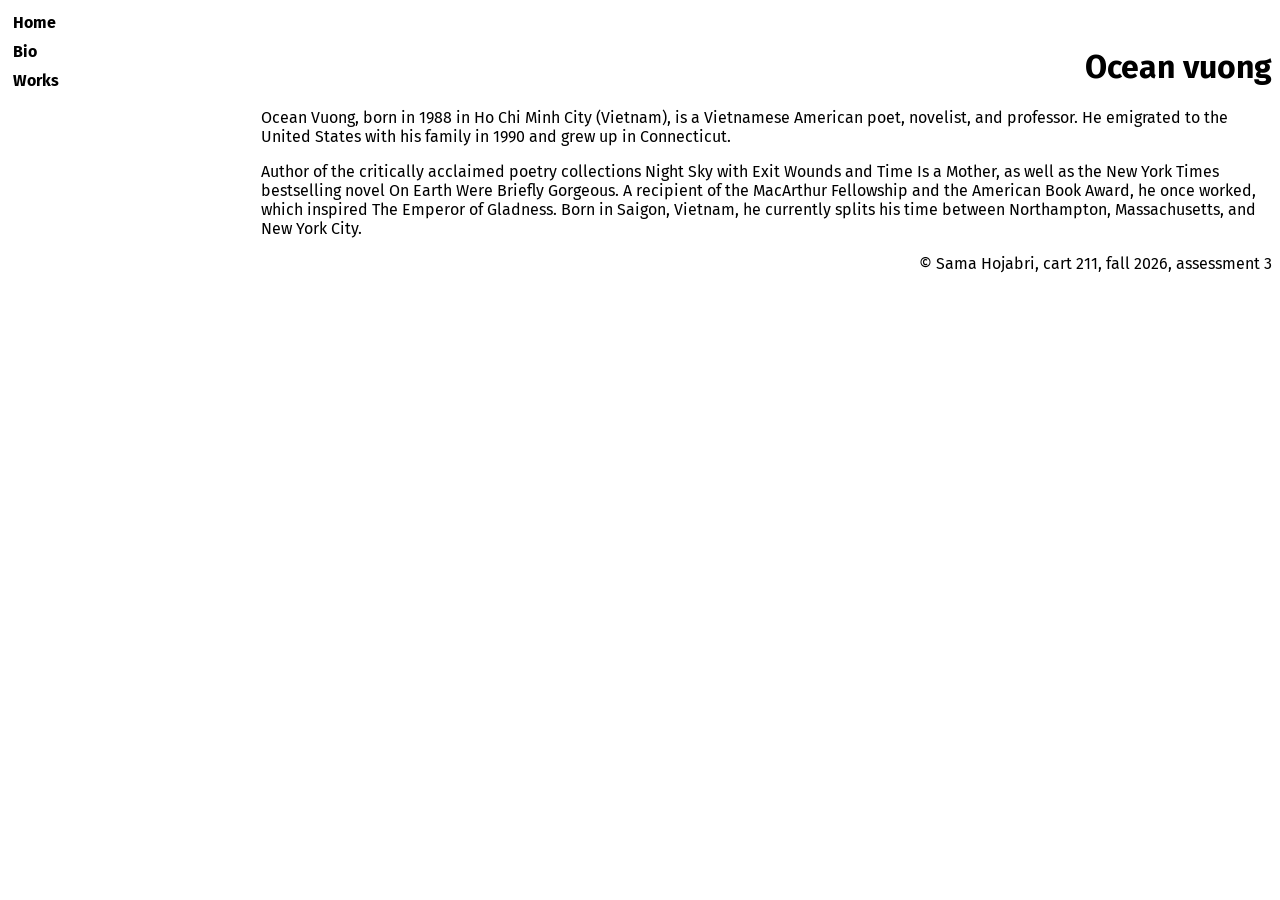
==== index.html @ a68e2a0e "old stuff" ====
<!doctype html>

<html>
  <head>
    <meta charset="utf-8" />

    <title></title>
    <meta name="description" content="" />
    <meta name="viewport" content="width=device-width, initial-scale=1" />
    <link rel="stylesheet" href="style.css" />
    <link rel="preconnect" href="https://fonts.googleapis.com" />
    <link rel="preconnect" href="https://fonts.gstatic.com" crossorigin />
    <link
      href="https://fonts.googleapis.com/css2?family=Fira+Sans:ital,wght@0,100;0,200;0,300;0,400;0,500;0,600;0,700;0,800;0,900;1,100;1,200;1,300;1,400;1,500;1,600;1,700;1,800;1,900&display=swap"
      rel="stylesheet"
    />
  </head>
  <body>
    <nav>
      <a href="index.html">Home</a>
      <a href="bio.html">Bio</a>
      <a href="works.html">Works</a>
    </nav>
    <div id="ocean">
      <main>
        <img src="assets/home.jpg" alt="" />
        <h1>Ocean vuong</h1>
        <p>
          Ocean Vuong, born in 1988 in Ho Chi Minh City (Vietnam), is a
          Vietnamese American poet, novelist, and professor. He emigrated to the
          United States with his family in 1990 and grew up in Connecticut.
        </p>
        <p>
          Author of the critically acclaimed poetry collections Night Sky with
          Exit Wounds and Time Is a Mother, as well as the New York Times
          bestselling novel On Earth Were Briefly Gorgeous. A recipient of the
          MacArthur Fellowship and the American Book Award, he once worked,
          which inspired The Emperor of Gladness. Born in Saigon, Vietnam, he
          currently splits his time between Northampton, Massachusetts, and New
          York City.
        </p>
      </main>
      <footer>
        <p>© Sama Hojabri, cart 211, fall 2026, assessment 3</p>
      </footer>
    </div>
  </body>
</html>
---- style.css ----
nav {
  display: flex;
  flex-direction: column;
  font-weight: bold;
}
a {
  color: black;
  text-decoration: none;
  margin: 5px;
}
body {
  display: flex;
  flex-direction: row;
  justify-content: space-between;
  font-family: "Fira Sans", sans-serif;
}
#ocean {
  width: 80%;
}
img {
  max-width: 100%;
  width: 100%;
}
h1,
footer {
  text-align: end;
}
#griddy {
  display: grid;
  grid-template-columns: 1fr 1fr 1fr;
  gap: 10px;
}
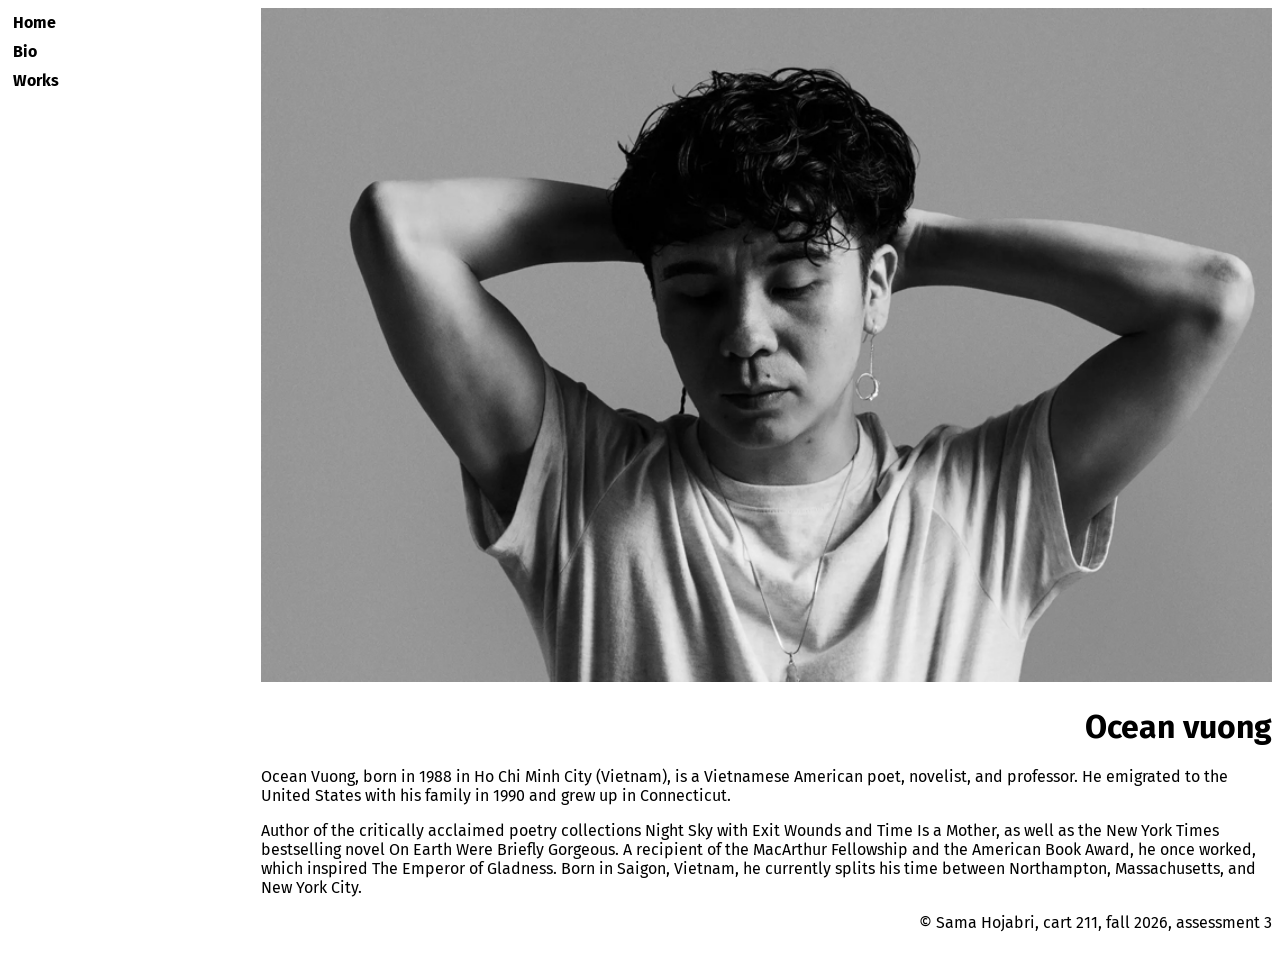
==== commit 94cdeefe: "image workin" ====
--- a/index.html
+++ b/index.html
@@ -23,7 +23,7 @@
     </nav>
     <div id="ocean">
       <main>
-        <img src="assets/home.jpg" alt="" />
+        <img src="assets/Home.jpg" alt="" />
         <h1>Ocean vuong</h1>
         <p>
           Ocean Vuong, born in 1988 in Ho Chi Minh City (Vietnam), is a
